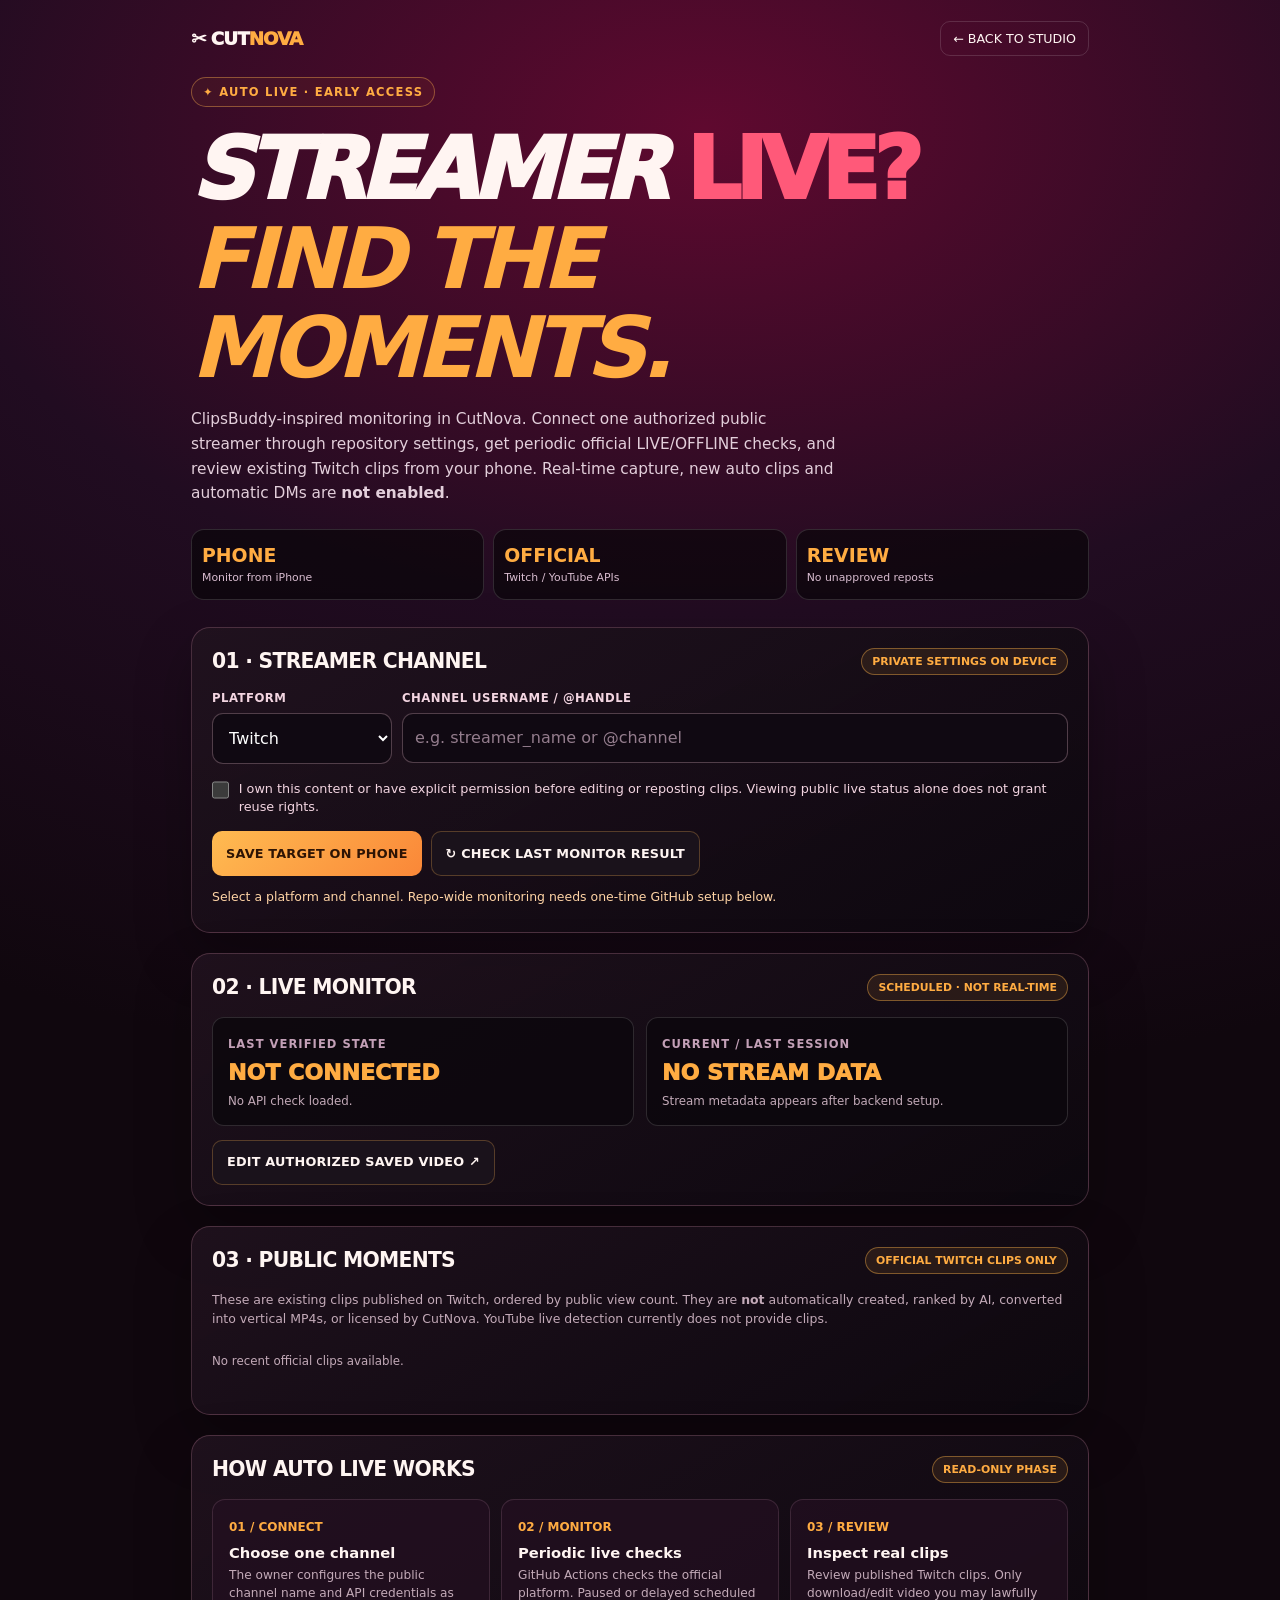
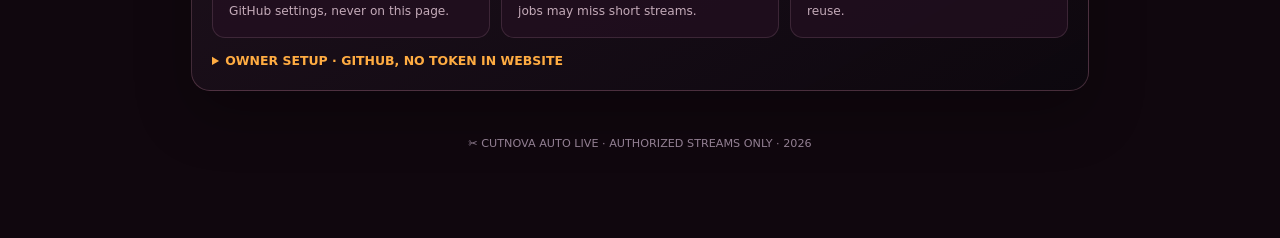
==== autolive.html @ 3e50edce "feat: add video-inspired Auto Live mobile dashboard with honest state labels" ====
<!doctype html>
<html lang="en">
<head>
  <meta charset="UTF-8">
  <meta name="viewport" content="width=device-width, initial-scale=1, viewport-fit=cover">
  <meta name="theme-color" content="#180711">
  <meta name="referrer" content="no-referrer">
  <meta http-equiv="Content-Security-Policy" content="default-src 'self'; script-src 'self'; style-src 'self' 'unsafe-inline'; connect-src 'self'; img-src 'self' data:; object-src 'none'; frame-ancestors 'none'; base-uri 'self'; form-action 'none'">
  <title>CutNova Auto Live — Stream Watch</title>
  <meta name="description" content="Monitor authorized Twitch/YouTube public live status and review official clips without pretending to capture or upload a stream.">
  <link rel="icon" href="./icons/icon-192.png">
  <style>
    :root{color-scheme:dark;--bg:#10070e;--ink:#fff5f2;--muted:#c3aab8;--pink:#ff5979;--amber:#ffac42;--green:#54e59b;--edge:#ffffff23}
    *{box-sizing:border-box}html{scroll-behavior:smooth}body{margin:0;background:radial-gradient(ellipse 140% 60% at 55% 7%,#5f092f 0%,#210c21 44%,#10070e 87%),var(--bg);color:var(--ink);font-family:system-ui,-apple-system,BlinkMacSystemFont,"Segoe UI",sans-serif;min-height:100dvh}
    a{color:inherit}button,input,select{font:inherit}button{cursor:pointer}button:disabled{cursor:not-allowed;opacity:.5}
    .wrap{max-width:930px;margin:auto;padding:0 16px 88px}
    header{padding:21px 0;display:flex;justify-content:space-between;gap:12px;align-items:center}
    .logo{text-decoration:none;font-size:1.14rem;font-weight:1000;letter-spacing:-.05em}.logo span{color:var(--amber)}
    .back{font-size:.79rem;text-decoration:none;border:1px solid var(--edge);padding:9px 12px;border-radius:10px}
    .eyebrow{display:inline-flex;align-items:center;gap:9px;border:1px solid #ffb44e66;border-radius:100px;color:var(--amber);padding:7px 11px;background:#ff9a1a0d;font-size:.72rem;letter-spacing:.11em;font-weight:800}
    h1{font-weight:1000;font-style:italic;letter-spacing:-.065em;line-height:1.05;font-size:clamp(2.5rem,8vw,5.3rem);margin:18px 0 14px;max-width:750px}
    h1 em{font-style:normal;color:var(--pink)}h1 strong{color:var(--amber)}
    .intro{color:#e3cfdb;max-width:650px;font-size:.96rem;line-height:1.6;margin-bottom:23px}
    .stats{display:grid;grid-template-columns:repeat(3,1fr);gap:9px;margin:17px 0 27px}
    .stat{border:1px solid var(--edge);border-radius:13px;padding:14px 10px;background:#090509a6}.stat b{display:block;font-size:1.18rem;color:var(--amber)}.stat small{font-size:.68rem;color:#d9bdd0}
    .panel{background:linear-gradient(150deg,#21131fdd,#0d080ff2);border:1px solid #f0a2be3b;border-radius:19px;padding:20px;margin:20px 0;box-shadow:0 24px 55px #0004}
    .panel-head{display:flex;align-items:center;justify-content:space-between;gap:10px;flex-wrap:wrap;margin-bottom:16px}
    .panel h2{margin:0;font-weight:900;font-size:1.27rem;letter-spacing:-.035em}.pill{border:1px solid #ffb24768;background:#ffb24718;border-radius:100px;padding:6px 10px;font-size:.68rem;color:var(--amber);font-weight:900}
    label{font-weight:750;font-size:.73rem;letter-spacing:.04em;display:block;color:#f3d5e1;margin:0 0 8px}
    .form-row{display:grid;grid-template-columns:180px 1fr;gap:10px}input,select{width:100%;padding:14px 12px;border:1px solid #ffcbdd45;background:#100912;color:#fff;border-radius:11px;outline-offset:3px;min-height:50px}
    input:focus,select:focus{border-color:var(--amber)}input::placeholder{color:#947d8d}.rights{display:flex;gap:10px;align-items:flex-start;font-size:.8rem;font-weight:500;line-height:1.45;margin-top:16px;letter-spacing:0}.rights input{width:18px;min-height:18px;height:18px;accent-color:var(--green);margin:1px 0}
    .actions{display:flex;gap:9px;flex-wrap:wrap;margin-top:14px}.btn{border-radius:10px;text-align:center;border:1px solid #ffb34e44;background:#1a121b;color:var(--ink);padding:13px 14px;text-decoration:none;font-size:.8rem;font-weight:850;letter-spacing:.015em;min-height:45px}.primary{background:linear-gradient(135deg,#ffbb51,#fa8738);color:#2e1404;border:0}.btn:focus-visible{outline:2px solid var(--green);outline-offset:3px}
    .hint,.notice{font-size:.78rem;line-height:1.55;color:var(--muted)}.hint a,.notice a{color:#ffd3a0}
    .status-grid{display:grid;grid-template-columns:1fr 1fr;gap:12px}.status-box{background:#0c070ddb;border:1px solid var(--edge);border-radius:12px;padding:15px}
    .status-label{text-transform:uppercase;letter-spacing:.09em;color:#c3a0b7;font-size:.72rem;font-weight:800}.status-big{display:block;margin:8px 0;font-size:1.38rem;font-weight:950;color:var(--amber)}.status-big.live{color:var(--green)}.status-big.error{color:#ff6c81}
    .mini{font-size:.74rem;color:var(--muted);line-height:1.45;word-wrap:break-word}.muted{color:var(--muted)}
    .clip-list{display:grid;gap:11px}.clip{background:#0b090f;border:1px solid var(--edge);padding:16px;border-radius:14px}.clip-top{display:flex;justify-content:space-between;align-items:flex-start;gap:8px}.clip-title{margin:0 0 6px;font-size:.96rem;overflow-wrap:anywhere}.clip-num{font-weight:900;color:var(--amber);font-size:.71rem}.clip-actions{display:flex;flex-wrap:wrap;gap:8px;margin-top:10px}.clip .btn{font-size:.73rem;min-height:38px;padding:10px}
    .steps{display:grid;grid-template-columns:repeat(3,1fr);gap:11px}.step{padding:16px;border-radius:13px;background:#240f21aa;border:1px solid #ffc5de22}.step span{color:var(--amber);font-size:.75rem;font-weight:900}.step strong{display:block;font-size:.92rem;margin:9px 0 6px}.step p{font-size:.76rem;line-height:1.48;margin:0;color:var(--muted)}
    .setup{font-size:.78rem;line-height:1.55}.setup code{color:#ffd091;background:#1a1220;padding:2px 5px;border-radius:5px}.setup details{margin-top:13px}.setup summary{cursor:pointer;color:var(--amber);font-weight:800}
    #live-feedback{min-height:24px;color:#ffd4a5;font-size:.78rem;line-height:1.5;margin:12px 0 0}
    footer{color:#927f92;text-align:center;font-size:.7rem;padding-top:26px}
    @media(max-width:580px){.wrap{padding:0 14px 80px}.form-row,.status-grid{grid-template-columns:1fr}.steps{grid-template-columns:1fr}.panel{padding:15px}.btn{flex:1 1 130px}.stats{gap:6px}.stat b{font-size:1rem}.stat{padding:12px 7px}.stat small{font-size:.62rem}}
    @media(prefers-reduced-motion:reduce){html{scroll-behavior:auto}}
  </style>
</head>
<body>
  <div class="wrap">
    <header><a class="logo" href="./">✂ CUT<span>NOVA</span></a><a class="back" href="./">← BACK TO STUDIO</a></header>
    <main>
      <section aria-labelledby="headline">
        <span class="eyebrow">✦ AUTO LIVE · EARLY ACCESS</span>
        <h1 id="headline">STREAMER <em>LIVE?</em><br><strong>FIND THE MOMENTS.</strong></h1>
        <p class="intro">ClipsBuddy-inspired monitoring in CutNova. Connect one authorized public streamer through repository settings, get periodic official LIVE/OFFLINE checks, and review existing Twitch clips from your phone. Real-time capture, new auto clips and automatic DMs are <b>not enabled</b>.</p>
        <div class="stats">
          <div class="stat"><b>PHONE</b><small>Monitor from iPhone</small></div>
          <div class="stat"><b>OFFICIAL</b><small>Twitch / YouTube APIs</small></div>
          <div class="stat"><b>REVIEW</b><small>No unapproved reposts</small></div>
        </div>
      </section>
      <section class="panel" aria-labelledby="channel-head">
        <div class="panel-head"><h2 id="channel-head">01 · STREAMER CHANNEL</h2><span class="pill">PRIVATE SETTINGS ON DEVICE</span></div>
        <div class="form-row">
          <div><label for="live-platform">PLATFORM</label><select id="live-platform"><option value="twitch">Twitch</option><option value="youtube">YouTube Live</option></select></div>
          <div><label for="live-channel">CHANNEL USERNAME / @HANDLE</label><input id="live-channel" placeholder="e.g. streamer_name or @channel" autocomplete="off" autocapitalize="none" maxlength="35" spellcheck="false"></div>
        </div>
        <label class="rights"><input type="checkbox" id="live-rights"><span>I own this content or have explicit permission before editing or reposting clips. Viewing public live status alone does not grant reuse rights.</span></label>
        <div class="actions"><button class="btn primary" type="button" id="live-save">SAVE TARGET ON PHONE</button><button class="btn" type="button" id="live-refresh">↻ CHECK LAST MONITOR RESULT</button></div>
        <p id="live-feedback" role="status" aria-live="polite">Select a platform and channel. Repo-wide monitoring needs one-time GitHub setup below.</p>
      </section>
      <section class="panel" aria-labelledby="live-head">
        <div class="panel-head"><h2 id="live-head">02 · LIVE MONITOR</h2><span class="pill">SCHEDULED · NOT REAL-TIME</span></div>
        <div class="status-grid">
          <div class="status-box"><span class="status-label">LAST VERIFIED STATE</span><strong id="live-state" class="status-big">NOT CONNECTED</strong><div id="live-checked" class="mini">No API check loaded.</div></div>
          <div class="status-box"><span class="status-label">CURRENT / LAST SESSION</span><strong id="live-title" class="status-big">NO STREAM DATA</strong><div id="live-details" class="mini">Stream metadata appears after backend setup.</div></div>
        </div>
        <div class="actions"><a id="live-open-stream" class="btn" href="https://www.twitch.tv/" target="_blank" rel="noopener noreferrer" hidden>OPEN OFFICIAL LIVE PAGE ↗</a><a class="btn" href="./#local-editor">EDIT AUTHORIZED SAVED VIDEO ↗</a></div>
      </section>
      <section class="panel" aria-labelledby="clips-head">
        <div class="panel-head"><h2 id="clips-head">03 · PUBLIC MOMENTS</h2><span class="pill">OFFICIAL TWITCH CLIPS ONLY</span></div>
        <p class="notice">These are existing clips published on Twitch, ordered by public view count. They are <b>not</b> automatically created, ranked by AI, converted into vertical MP4s, or licensed by CutNova. YouTube live detection currently does not provide clips.</p>
        <div id="live-clips" class="clip-list"><p class="mini">No recent official clips available.</p></div>
        <p id="live-clip-feedback" class="mini" role="status" aria-live="polite"></p>
      </section>
      <section class="panel" aria-labelledby="how-head">
        <div class="panel-head"><h2 id="how-head">HOW AUTO LIVE WORKS</h2><span class="pill">READ-ONLY PHASE</span></div>
        <div class="steps">
          <div class="step"><span>01 / CONNECT</span><strong>Choose one channel</strong><p>The owner configures the public channel name and API credentials as GitHub settings, never on this page.</p></div>
          <div class="step"><span>02 / MONITOR</span><strong>Periodic live checks</strong><p>GitHub Actions checks the official platform. Paused or delayed scheduled jobs may miss short streams.</p></div>
          <div class="step"><span>03 / REVIEW</span><strong>Inspect real clips</strong><p>Review published Twitch clips. Only download/edit video you may lawfully reuse.</p></div>
        </div>
        <div class="setup">
          <details><summary>OWNER SETUP · GITHUB, NO TOKEN IN WEBSITE</summary>
            <p>In this repository, open <a href="https://github.com/addachai03-stack/index.html-/settings/variables/actions" target="_blank" rel="noopener noreferrer">Actions Variables</a> and add <code>CUTNOVA_STREAM_PLATFORM</code> = <code>twitch</code> or <code>youtube</code>, plus <code>CUTNOVA_STREAM_CHANNEL</code> = the Twitch username or YouTube @handle/UC channel ID. Only this configured channel is monitored.</p>
            <p>In <a href="https://github.com/addachai03-stack/index.html-/settings/secrets/actions" target="_blank" rel="noopener noreferrer">Actions Secrets</a> add <code>TWITCH_CLIENT_ID</code> and <code>TWITCH_CLIENT_SECRET</code> from your own Twitch developer app; or <code>YOUTUBE_API_KEY</code> from a Google Cloud project with YouTube Data API enabled. Do not enter credentials in the public site, issue forms, chat, or code.</p>
            <p>Then open <a href="https://github.com/addachai03-stack/index.html-/actions/workflows/live-monitor.yml" target="_blank" rel="noopener noreferrer">Auto Live Monitor</a>, run it once manually, and allow the scheduled checks. GitHub's scheduled checks are approximate, may be delayed/disabled and have quota limits. YouTube searches use API quota.</p>
            <p><b>No source-media recording, AI transcription, clip creation, Instagram DM, or all-night on-device recording</b> occurs in this initial release. A broadcaster-approved clipping pipeline can be added separately.</p>
          </details>
        </div>
      </section>
    </main>
    <footer>✂ CUTNOVA AUTO LIVE · AUTHORIZED STREAMS ONLY · 2026</footer>
  </div>
  <script defer src="./autolive.js"></script>
</body>
</html>
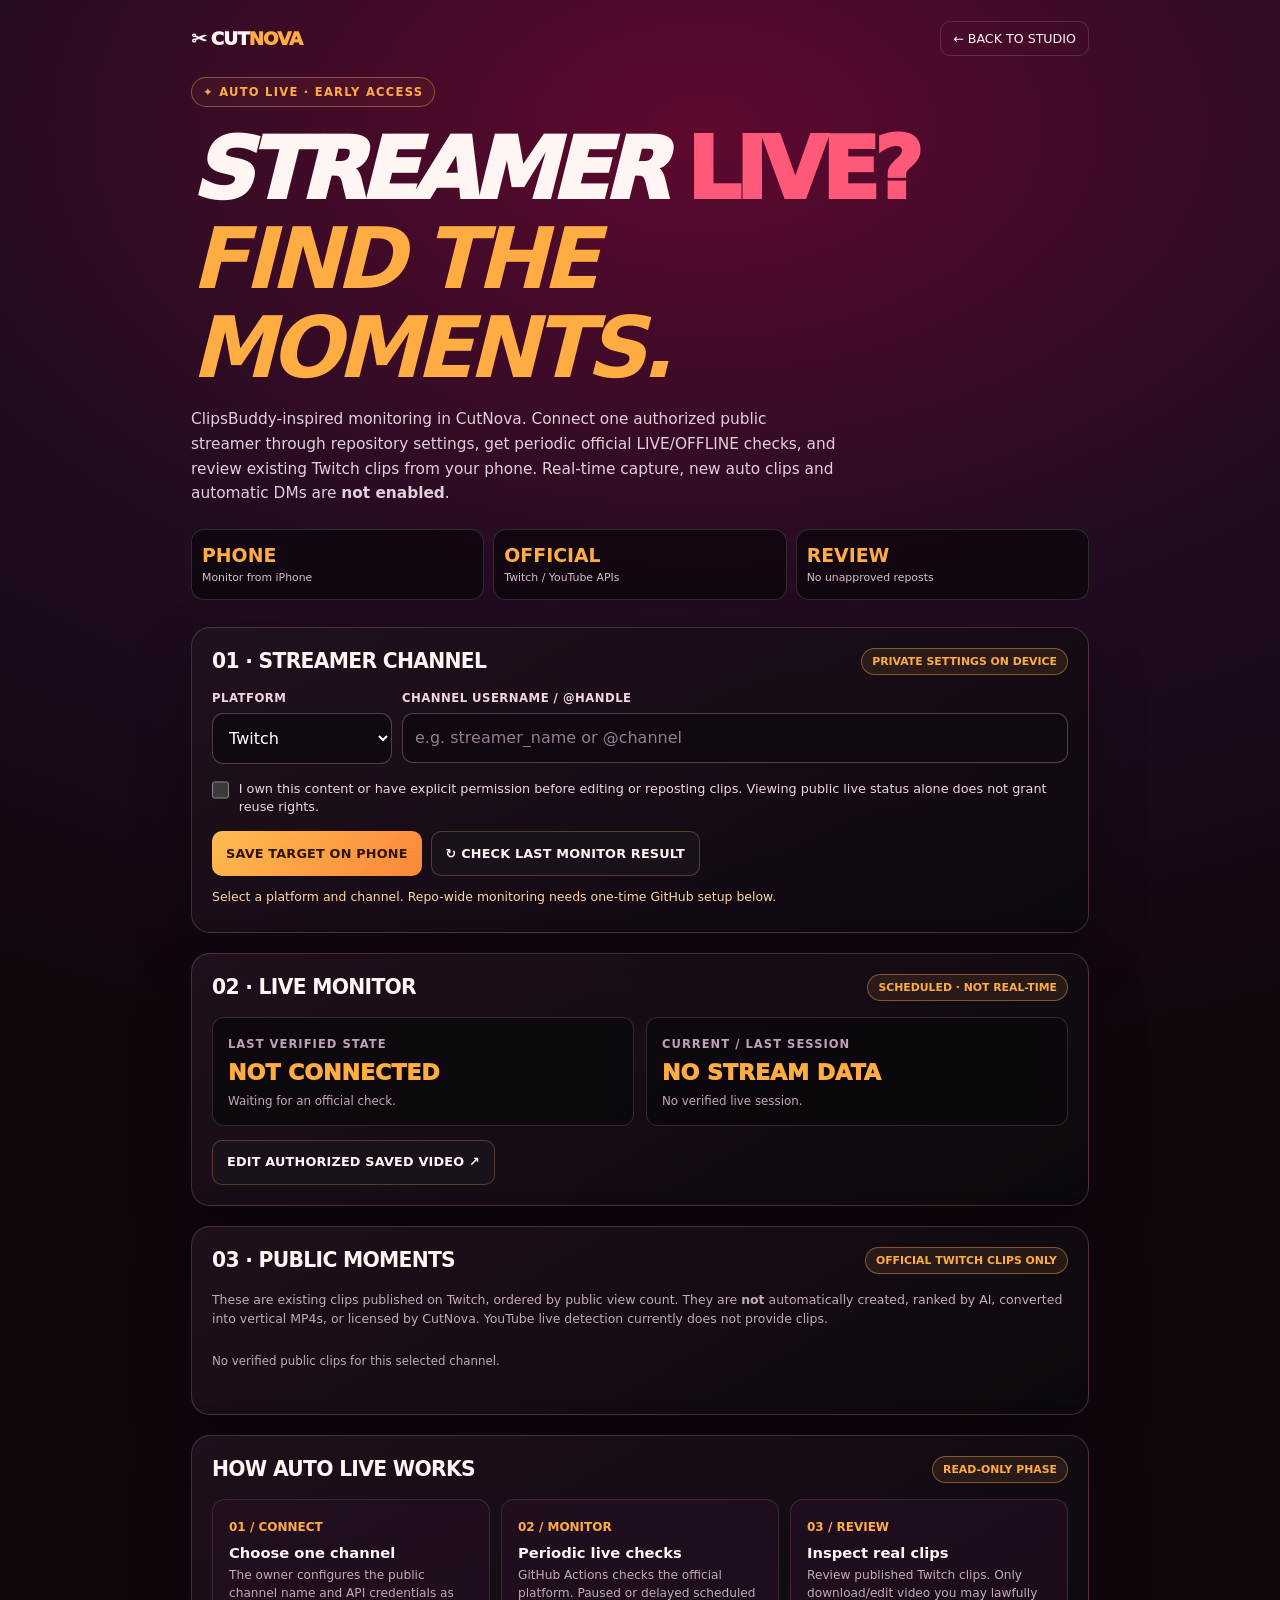
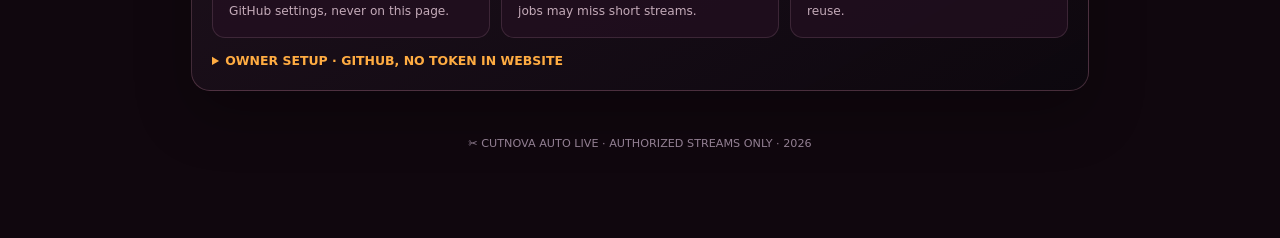
==== commit df437e25: "fix: permit reading latest published public monitor state from GitHub raw" ====
--- a/autolive.html
+++ b/autolive.html
@@ -5,7 +5,7 @@
   <meta name="viewport" content="width=device-width, initial-scale=1, viewport-fit=cover">
   <meta name="theme-color" content="#180711">
   <meta name="referrer" content="no-referrer">
-  <meta http-equiv="Content-Security-Policy" content="default-src 'self'; script-src 'self'; style-src 'self' 'unsafe-inline'; connect-src 'self'; img-src 'self' data:; object-src 'none'; frame-ancestors 'none'; base-uri 'self'; form-action 'none'">
+  <meta http-equiv="Content-Security-Policy" content="default-src 'self'; script-src 'self'; style-src 'self' 'unsafe-inline'; connect-src 'self' https://raw.githubusercontent.com; img-src 'self' data:; object-src 'none'; frame-ancestors 'none'; base-uri 'self'; form-action 'none'">
   <title>CutNova Auto Live — Stream Watch</title>
   <meta name="description" content="Monitor authorized Twitch/YouTube public live status and review official clips without pretending to capture or upload a stream.">
   <link rel="icon" href="./icons/icon-192.png">
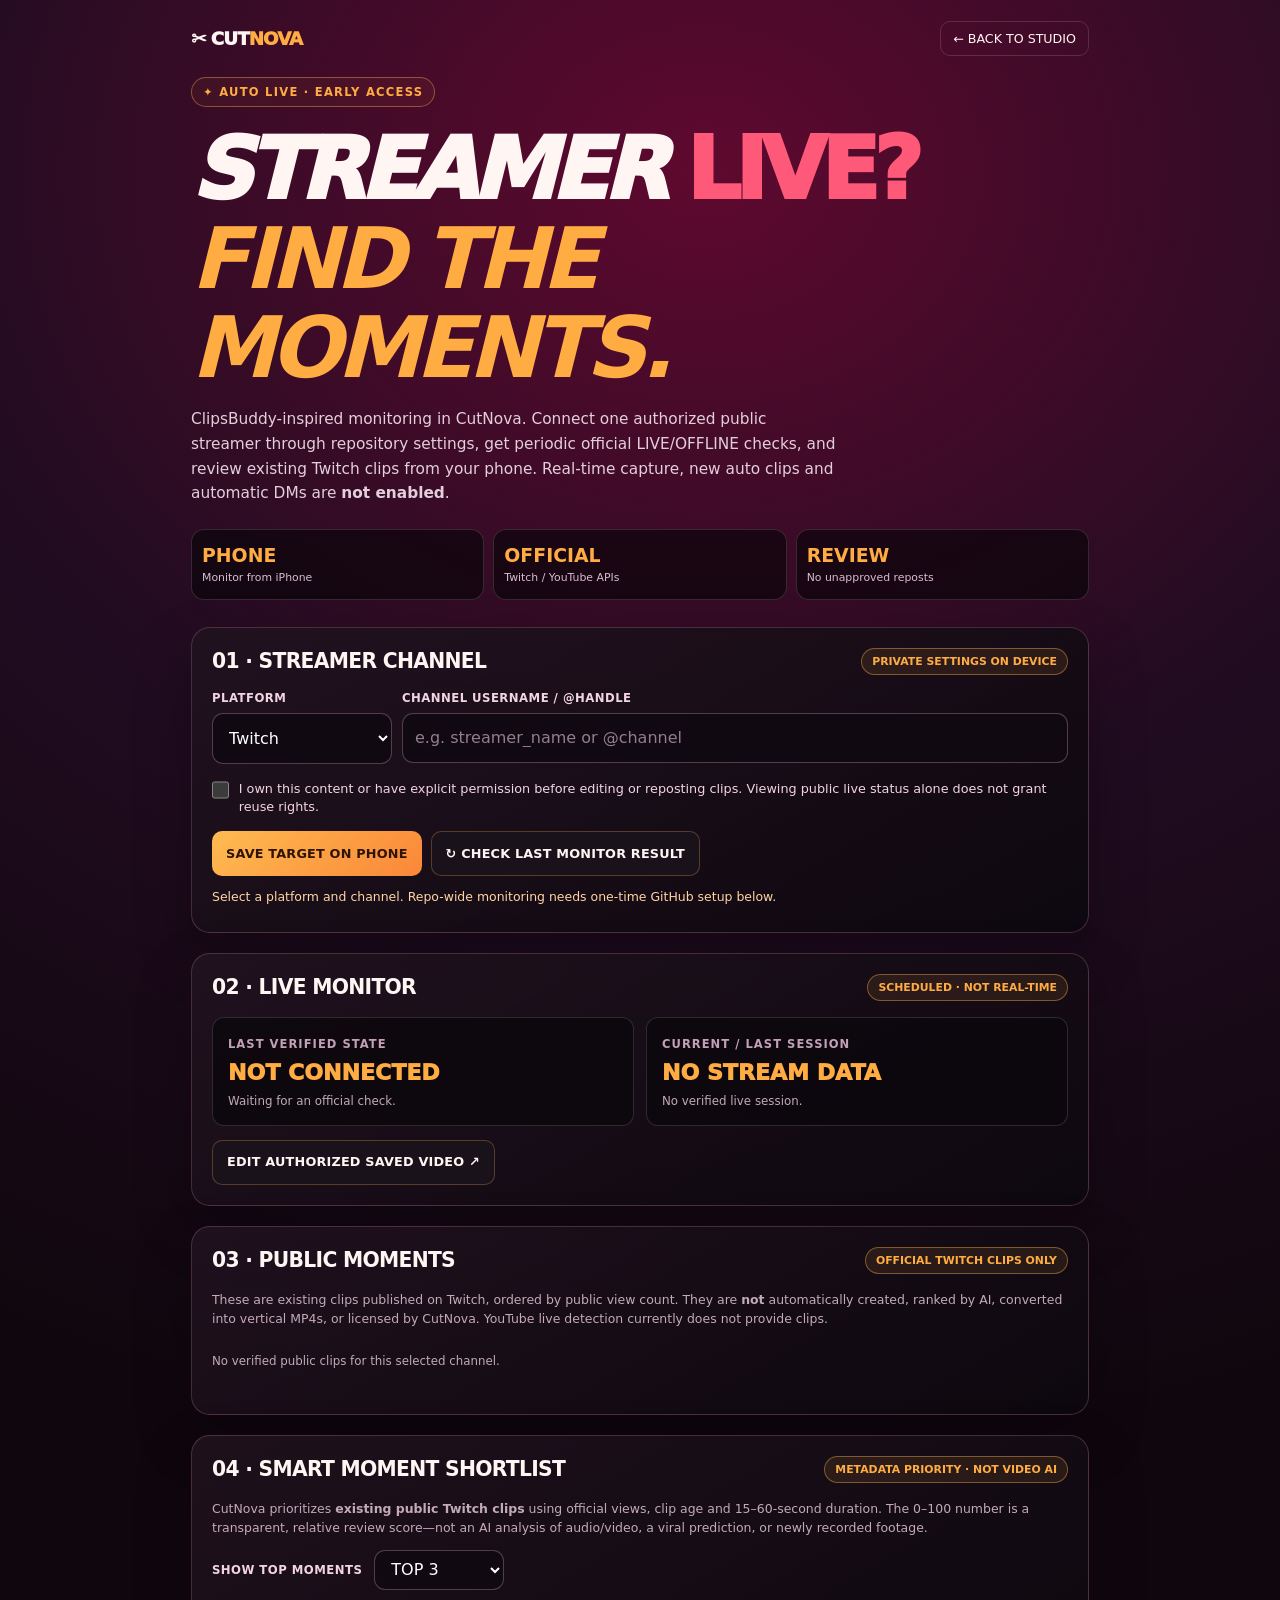
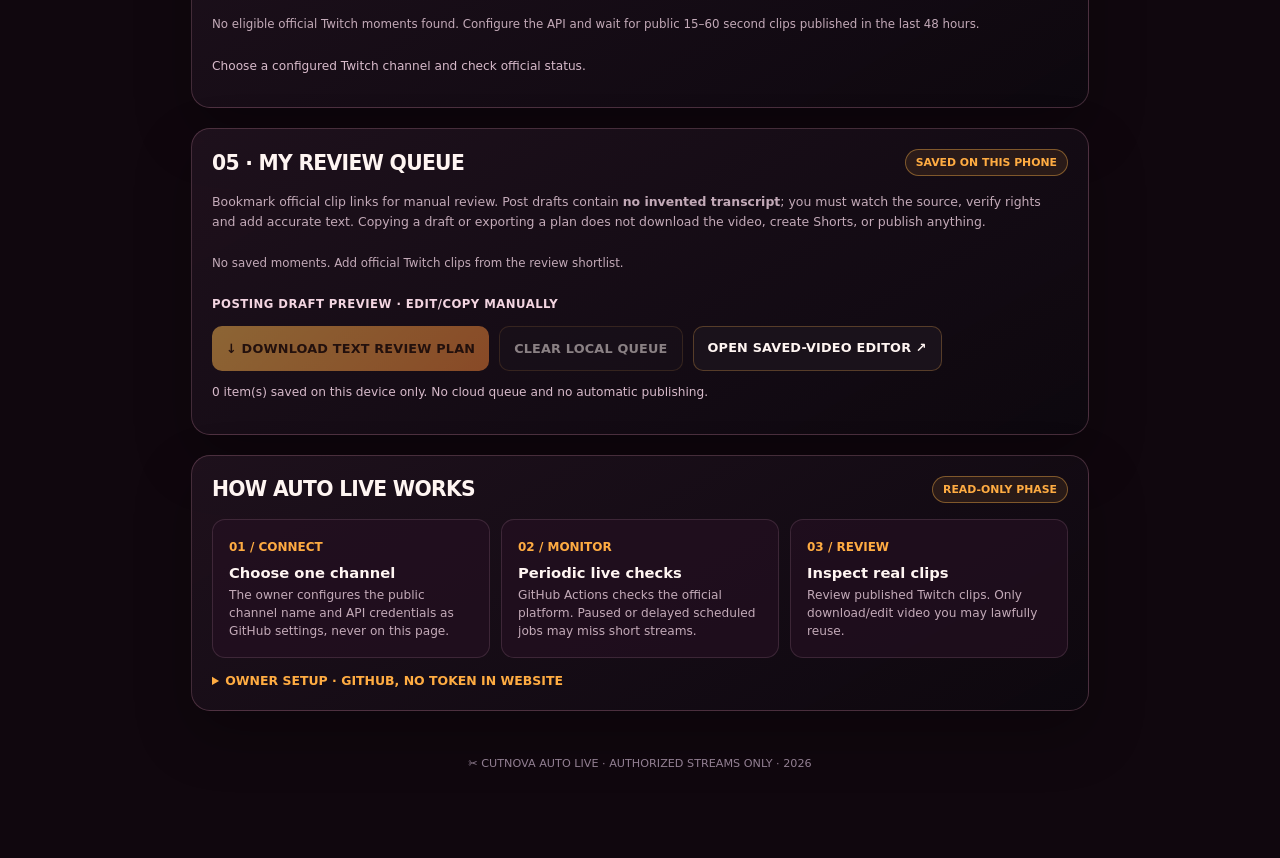
==== commit 269ce465: "feat: add mobile moment shortlist and on-device review queue to Auto Live" ====
--- a/autolive.html
+++ b/autolive.html
@@ -38,6 +38,7 @@
     .steps{display:grid;grid-template-columns:repeat(3,1fr);gap:11px}.step{padding:16px;border-radius:13px;background:#240f21aa;border:1px solid #ffc5de22}.step span{color:var(--amber);font-size:.75rem;font-weight:900}.step strong{display:block;font-size:.92rem;margin:9px 0 6px}.step p{font-size:.76rem;line-height:1.48;margin:0;color:var(--muted)}
     .setup{font-size:.78rem;line-height:1.55}.setup code{color:#ffd091;background:#1a1220;padding:2px 5px;border-radius:5px}.setup details{margin-top:13px}.setup summary{cursor:pointer;color:var(--amber);font-weight:800}
     #live-feedback{min-height:24px;color:#ffd4a5;font-size:.78rem;line-height:1.5;margin:12px 0 0}
+    .moment-controls{display:flex;align-items:center;gap:12px;flex-wrap:wrap;margin-bottom:14px}.moment-controls label{margin:0}.moment-controls select{width:auto;min-width:130px;min-height:40px;padding:8px 12px}.moment-note{font-size:.76rem;color:#d7baca;line-height:1.5}.draft-preview{display:block;width:100%;margin:14px 0;min-height:145px;padding:12px;border:1px solid #ffcbdd45;border-radius:12px;background:#0c080e;color:#fff5f2;resize:vertical;white-space:pre-wrap}.draft-preview[hidden]{display:none}.queue-actions{display:flex;gap:10px;flex-wrap:wrap;margin-top:15px}
     footer{color:#927f92;text-align:center;font-size:.7rem;padding-top:26px}
     @media(max-width:580px){.wrap{padding:0 14px 80px}.form-row,.status-grid{grid-template-columns:1fr}.steps{grid-template-columns:1fr}.panel{padding:15px}.btn{flex:1 1 130px}.stats{gap:6px}.stat b{font-size:1rem}.stat{padding:12px 7px}.stat small{font-size:.62rem}}
     @media(prefers-reduced-motion:reduce){html{scroll-behavior:auto}}
@@ -81,6 +82,27 @@
         <div id="live-clips" class="clip-list"><p class="mini">No recent official clips available.</p></div>
         <p id="live-clip-feedback" class="mini" role="status" aria-live="polite"></p>
       </section>
+
+      <section class="panel" aria-labelledby="moments-head">
+        <div class="panel-head"><h2 id="moments-head">04 · SMART MOMENT SHORTLIST</h2><span class="pill">METADATA PRIORITY · NOT VIDEO AI</span></div>
+        <p class="notice">CutNova prioritizes <b>existing public Twitch clips</b> using official views, clip age and 15–60-second duration. The 0–100 number is a transparent, relative review score—not an AI analysis of audio/video, a viral prediction, or newly recorded footage.</p>
+        <div class="moment-controls"><label for="moment-count">SHOW TOP MOMENTS</label><select id="moment-count"><option value="1">TOP 1</option><option value="3" selected>TOP 3</option><option value="6">TOP 6</option></select></div>
+        <div id="moment-list" class="clip-list" aria-live="polite"><p class="mini">No verified moment candidates yet.</p></div>
+        <p id="moment-status" class="moment-note" role="status" aria-live="polite">Choose a configured Twitch channel and check official status.</p>
+      </section>
+      <section class="panel" aria-labelledby="queue-head">
+        <div class="panel-head"><h2 id="queue-head">05 · MY REVIEW QUEUE</h2><span class="pill">SAVED ON THIS PHONE</span></div>
+        <p class="notice">Bookmark official clip links for manual review. Post drafts contain <b>no invented transcript</b>; you must watch the source, verify rights and add accurate text. Copying a draft or exporting a plan does not download the video, create Shorts, or publish anything.</p>
+        <div id="moment-queue" class="clip-list"><p class="mini">Your review queue is empty.</p></div>
+        <label for="moment-draft" style="margin-top:13px">POSTING DRAFT PREVIEW · EDIT/COPY MANUALLY</label>
+        <textarea id="moment-draft" class="draft-preview" rows="6" hidden readonly aria-label="Posting draft preview"></textarea>
+        <div class="queue-actions">
+          <button id="queue-download" class="btn primary" type="button" disabled>↓ DOWNLOAD TEXT REVIEW PLAN</button>
+          <button id="queue-clear" class="btn" type="button" disabled>CLEAR LOCAL QUEUE</button>
+          <a class="btn" href="./#local-editor">OPEN SAVED-VIDEO EDITOR ↗</a>
+        </div>
+        <p id="queue-status" class="moment-note" role="status" aria-live="polite">Queue data remains in this browser; keep your source videos separately.</p>
+      </section>
       <section class="panel" aria-labelledby="how-head">
         <div class="panel-head"><h2 id="how-head">HOW AUTO LIVE WORKS</h2><span class="pill">READ-ONLY PHASE</span></div>
         <div class="steps">
@@ -101,5 +123,6 @@
     <footer>✂ CUTNOVA AUTO LIVE · AUTHORIZED STREAMS ONLY · 2026</footer>
   </div>
   <script defer src="./autolive.js"></script>
+  <script defer src="./moment_queue.js"></script>
 </body>
 </html>
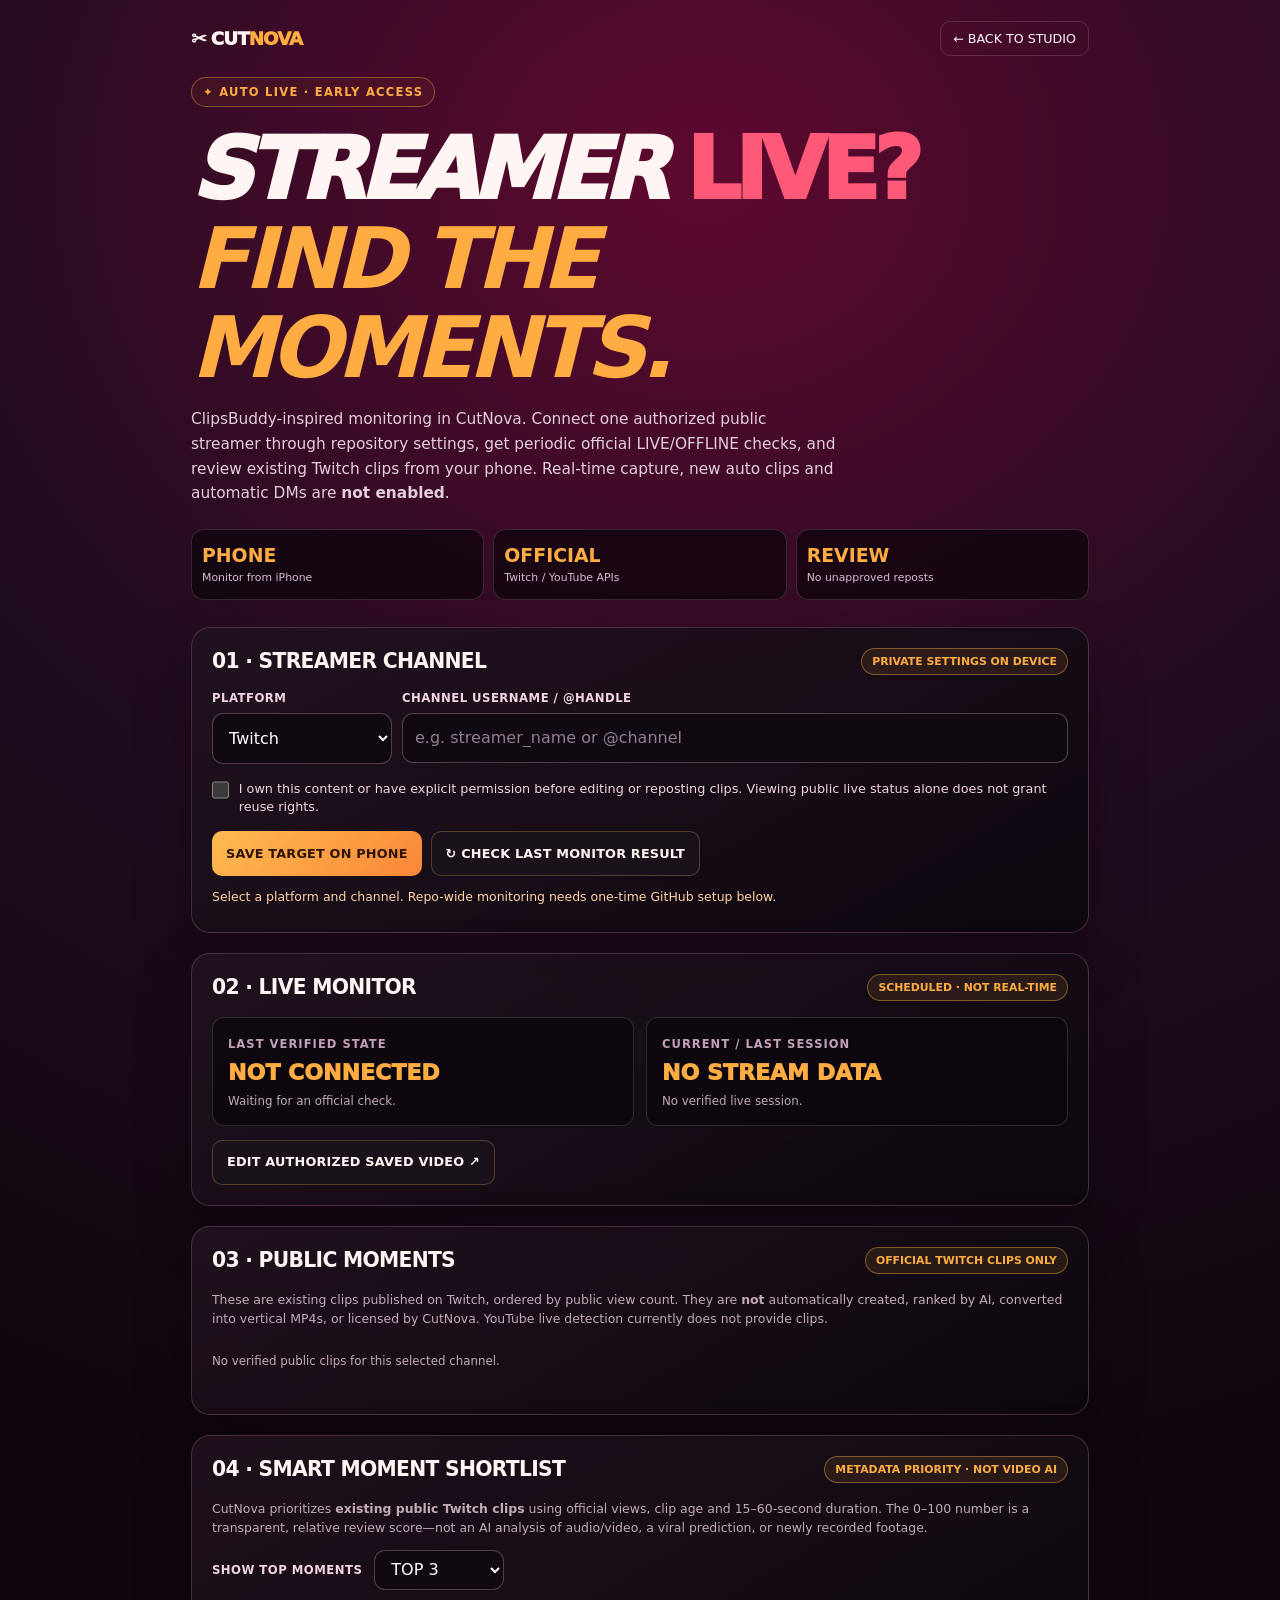
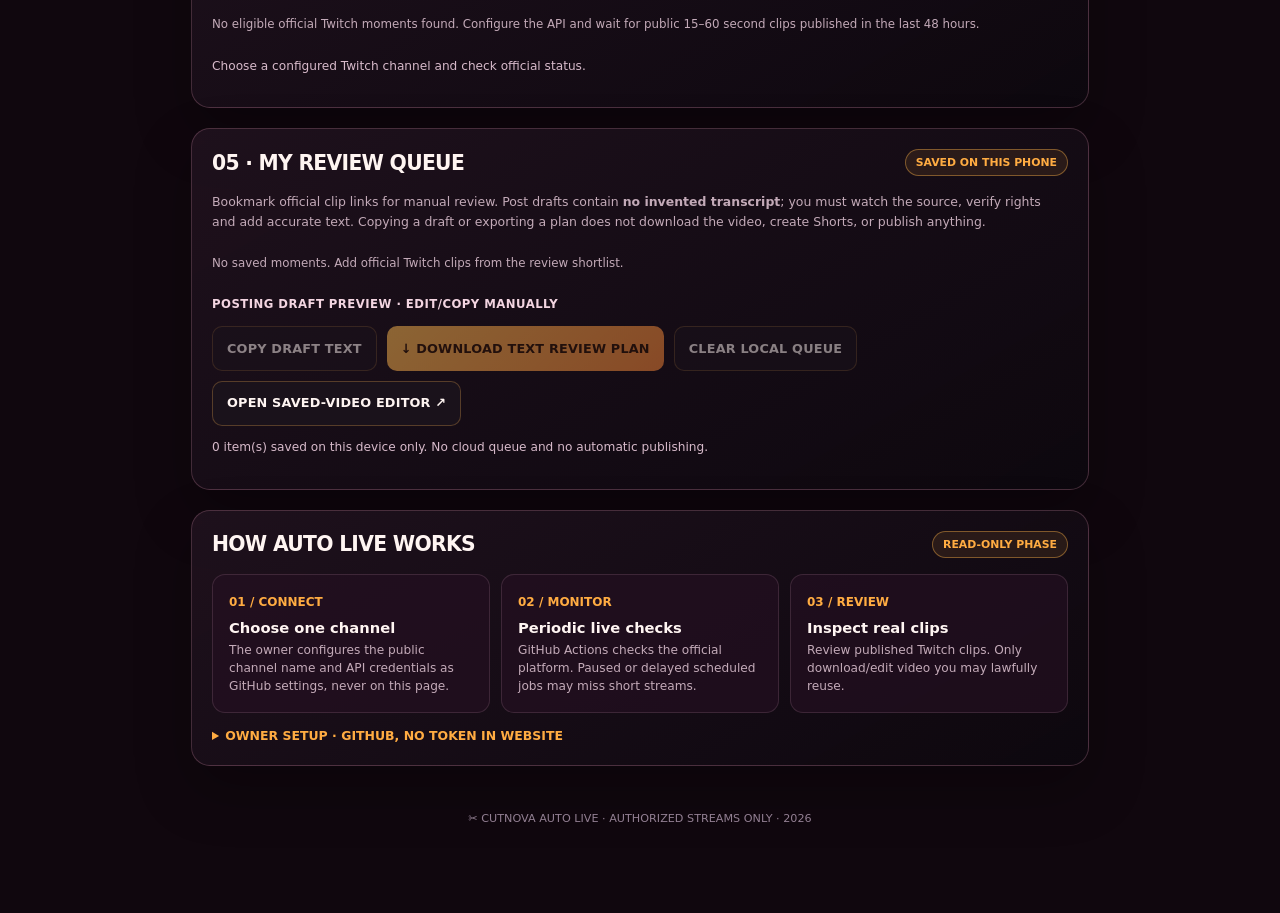
==== commit fd35f985: "feat: add explicit clipboard action for iPhone posting drafts" ====
--- a/autolive.html
+++ b/autolive.html
@@ -97,6 +97,7 @@
         <label for="moment-draft" style="margin-top:13px">POSTING DRAFT PREVIEW · EDIT/COPY MANUALLY</label>
         <textarea id="moment-draft" class="draft-preview" rows="6" hidden readonly aria-label="Posting draft preview"></textarea>
         <div class="queue-actions">
+          <button id="moment-copy" class="btn" type="button" disabled>COPY DRAFT TEXT</button>
           <button id="queue-download" class="btn primary" type="button" disabled>↓ DOWNLOAD TEXT REVIEW PLAN</button>
           <button id="queue-clear" class="btn" type="button" disabled>CLEAR LOCAL QUEUE</button>
           <a class="btn" href="./#local-editor">OPEN SAVED-VIDEO EDITOR ↗</a>
